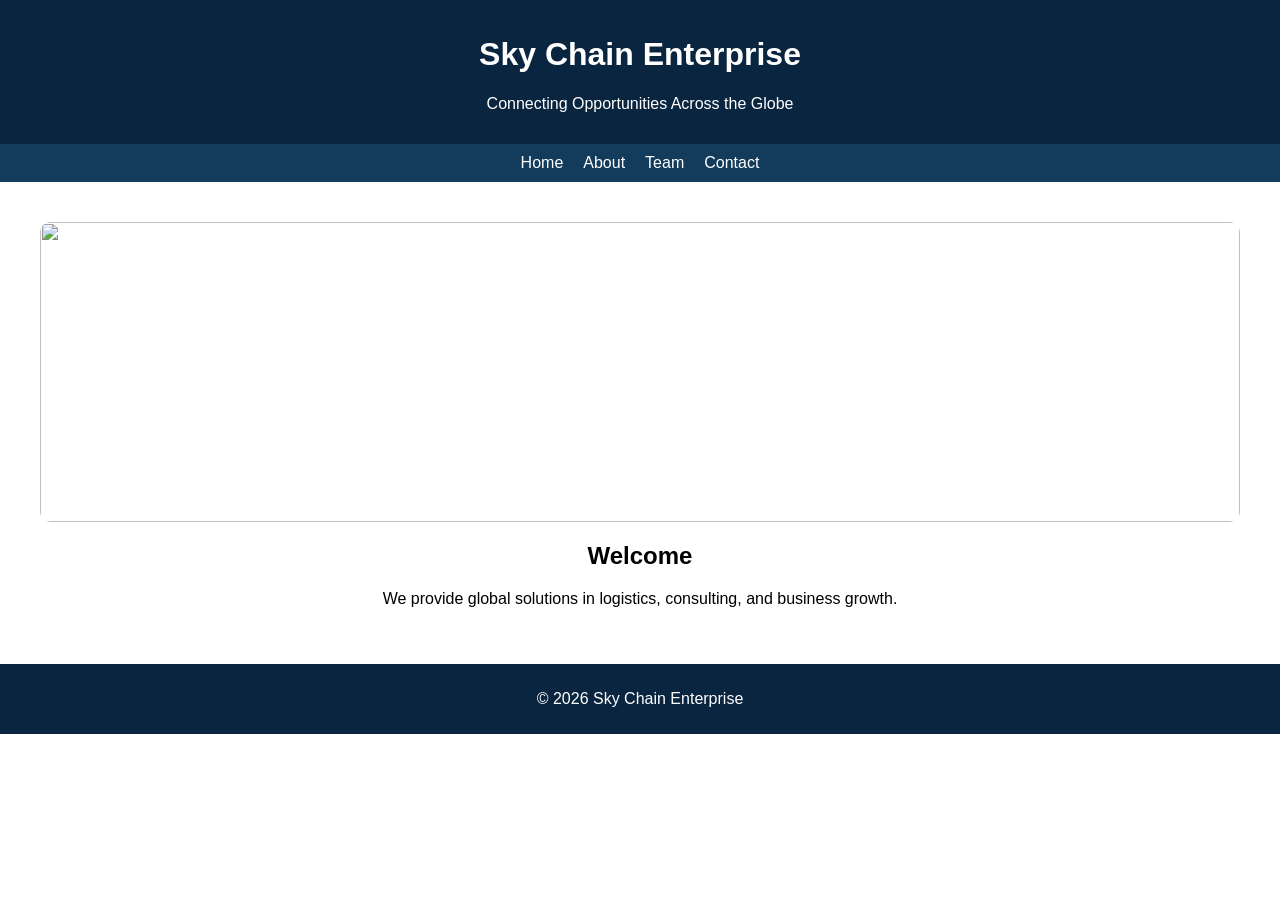
==== index.html @ be3404d7 "first" ====
<html lang="en">
<head>
  <meta charset="UTF-8">
  <meta name="viewport" content="width=device-width, initial-scale=1.0">
  <title>Sky Chain Enterprise - Home</title>
  <link rel="stylesheet" href="style.css">
</head>
<body>
<header class="fade-in">
  <h1>Sky Chain Enterprise</h1>
  <p>Connecting Opportunities Across the Globe</p>
</header>

<nav>
  <a href="index.html">Home</a>
  <a href="about.html">About</a>
  <a href="team.html">Team</a>
  <a href="contact.html">Contact</a>
</nav>

<section class="fade-in">
  <img src="https://images.unsplash.com/photo-1529070538774-1843cb3265df" class="hero">
  <h2>Welcome</h2>
  <p>We provide global solutions in logistics, consulting, and business growth.</p>
</section>

<footer>
  <p>© 2026 Sky Chain Enterprise</p>
</footer>
</body>
</html>
---- style.css ----
body { margin:0; font-family: Arial; }
header { background:#0a2540; color:white; padding:15px; text-align:center; }
nav { display:flex; justify-content:center; gap:20px; background:#133b5c; padding:10px; }
nav a { color:white; text-decoration:none; }
section { padding:40px; text-align:center; }
.hero { width:100%; max-height:300px; object-fit:cover; border-radius:10px; }
.card { background:#f4f4f4; padding:20px; margin:10px auto; border-radius:10px; width:250px; }
.card img { width:100px; border-radius:50%; }
footer { text-align:center; padding:10px; background:#0a2540; color:white; }
input, textarea { width:100%; padding:10px; margin:10px 0; }
button { padding:10px; background:#0a2540; color:white; border:none; }

/* Animations */
.fade-in { animation: fadeIn 1.5s ease-in; }
.slide-up { animation: slideUp 1s ease-out; }

@keyframes fadeIn {
  from { opacity:0; }
  to { opacity:1; }
}

@keyframes slideUp {
  from { transform:translateY(50px); opacity:0; }
  to { transform:translateY(0); opacity:1; }
}
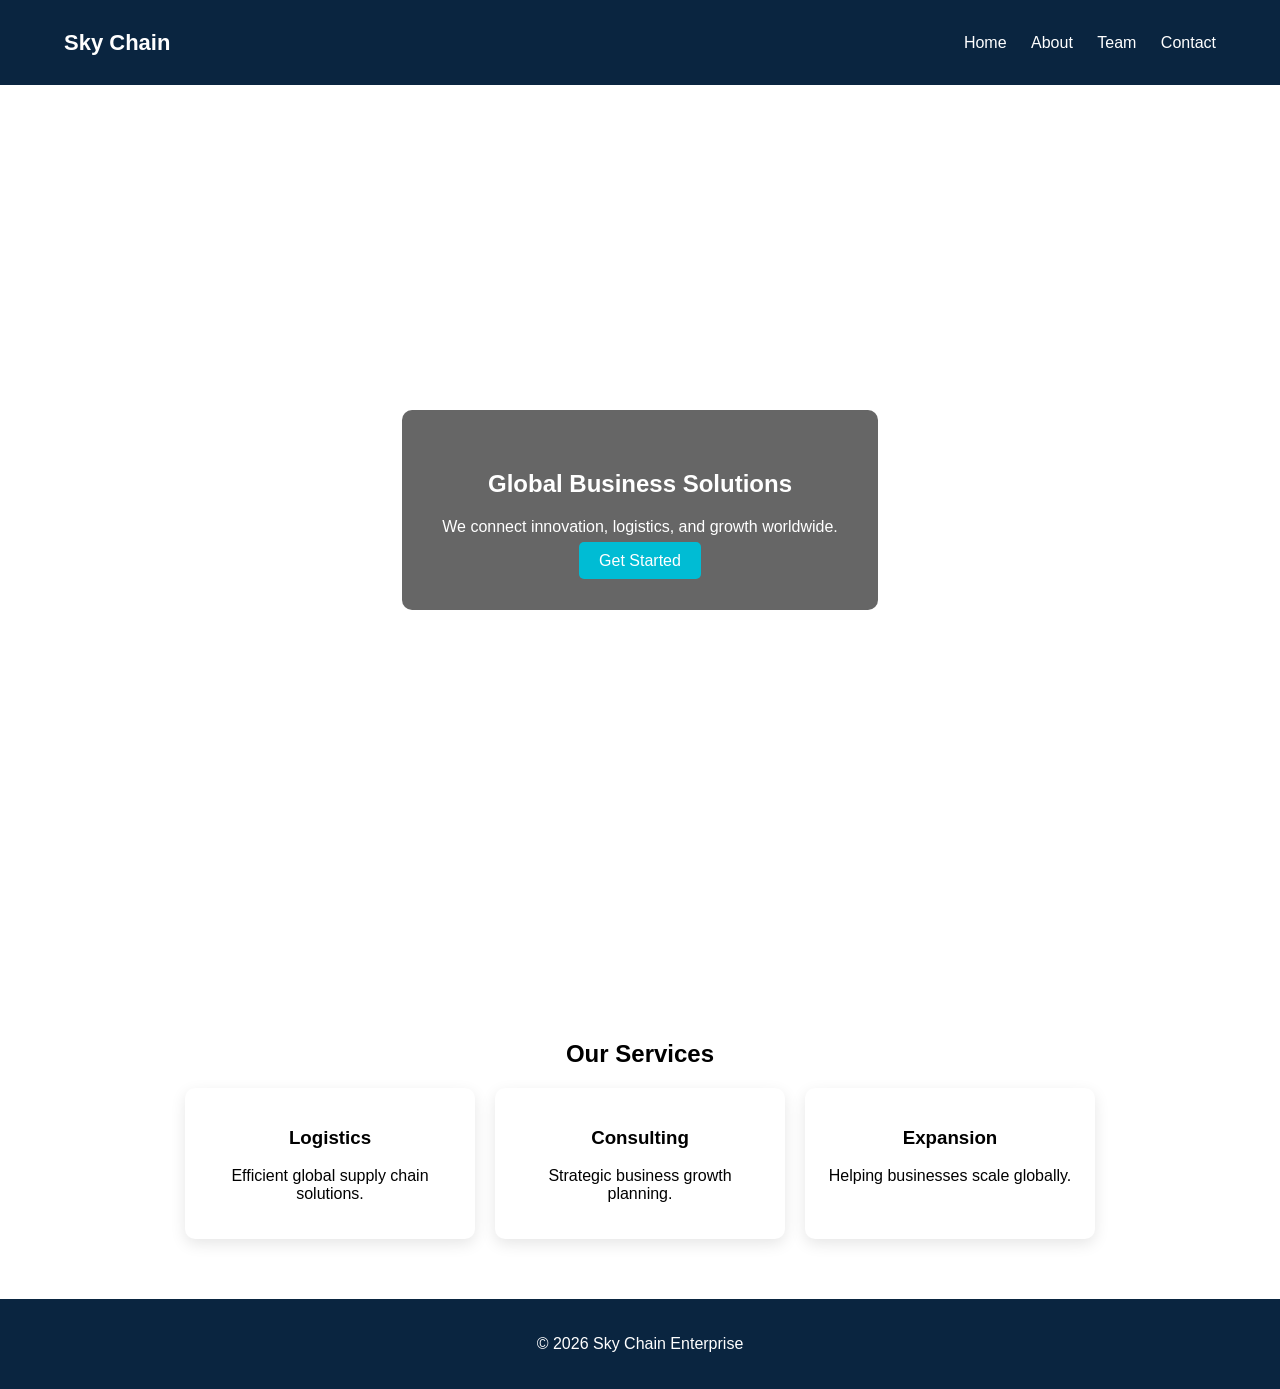
==== commit f504687b: "second" ====
--- a/index.html
+++ b/index.html
@@ -1,32 +1,56 @@
-
+<!-- ======================= index.html ======================= -->
+<!DOCTYPE html>
 <html lang="en">
 <head>
   <meta charset="UTF-8">
   <meta name="viewport" content="width=device-width, initial-scale=1.0">
-  <title>Sky Chain Enterprise - Home</title>
+  <title>Sky Chain Enterprise</title>
   <link rel="stylesheet" href="style.css">
 </head>
 <body>
-<header class="fade-in">
-  <h1>Sky Chain Enterprise</h1>
-  <p>Connecting Opportunities Across the Globe</p>
+<header class="header" id="navbar">
+  <div class="container nav-container">
+    <h1 class="logo">Sky Chain</h1>
+    <div class="menu-toggle" onclick="toggleMenu()">☰</div>
+    <nav id="nav-links">
+      <a href="index.html">Home</a>
+      <a href="about.html">About</a>
+      <a href="team.html">Team</a>
+      <a href="contact.html">Contact</a>
+    </nav>
+  </div>
 </header>
 
-<nav>
-  <a href="index.html">Home</a>
-  <a href="about.html">About</a>
-  <a href="team.html">Team</a>
-  <a href="contact.html">Contact</a>
-</nav>
+<section class="hero-section">
+  <div class="overlay">
+    <h2>Global Business Solutions</h2>
+    <p>We connect innovation, logistics, and growth worldwide.</p>
+    <a href="contact.html" class="btn">Get Started</a>
+  </div>
+</section>
 
-<section class="fade-in">
-  <img src="https://images.unsplash.com/photo-1529070538774-1843cb3265df" class="hero">
-  <h2>Welcome</h2>
-  <p>We provide global solutions in logistics, consulting, and business growth.</p>
+<section class="services container reveal">
+  <h2>Our Services</h2>
+  <div class="grid">
+    <div class="card">
+      <h3>Logistics</h3>
+      <p>Efficient global supply chain solutions.</p>
+    </div>
+    <div class="card">
+      <h3>Consulting</h3>
+      <p>Strategic business growth planning.</p>
+    </div>
+    <div class="card">
+      <h3>Expansion</h3>
+      <p>Helping businesses scale globally.</p>
+    </div>
+  </div>
 </section>
 
 <footer>
   <p>© 2026 Sky Chain Enterprise</p>
 </footer>
+<script src="script.js"></script>
 </body>
-</html>+</html>
+
--- a/style.css
+++ b/style.css
@@ -1,25 +1,34 @@
-body { margin:0; font-family: Arial; }
-header { background:#0a2540; color:white; padding:15px; text-align:center; }
-nav { display:flex; justify-content:center; gap:20px; background:#133b5c; padding:10px; }
-nav a { color:white; text-decoration:none; }
-section { padding:40px; text-align:center; }
-.hero { width:100%; max-height:300px; object-fit:cover; border-radius:10px; }
-.card { background:#f4f4f4; padding:20px; margin:10px auto; border-radius:10px; width:250px; }
-.card img { width:100px; border-radius:50%; }
-footer { text-align:center; padding:10px; background:#0a2540; color:white; }
-input, textarea { width:100%; padding:10px; margin:10px 0; }
-button { padding:10px; background:#0a2540; color:white; border:none; }
+body { margin:0; font-family:'Segoe UI',sans-serif; }
+.container { width:90%; margin:auto; }
 
-/* Animations */
-.fade-in { animation: fadeIn 1.5s ease-in; }
-.slide-up { animation: slideUp 1s ease-out; }
+.header { position:fixed; width:100%; top:0; background:#0a2540; color:white; z-index:1000; transition:0.3s; }
+.nav-container { display:flex; justify-content:space-between; align-items:center; padding:15px 0; }
+.logo { font-size:22px; }
+nav a { color:white; margin-left:20px; text-decoration:none; }
+.menu-toggle { display:none; font-size:24px; cursor:pointer; }
 
-@keyframes fadeIn {
-  from { opacity:0; }
-  to { opacity:1; }
+.hero-section {
+  background:url('https://images.unsplash.com/photo-1504384308090-c894fdcc538d') no-repeat center/cover;
+  height:100vh; display:flex; justify-content:center; align-items:center; margin-top:60px;
+}
+.overlay { background:rgba(0,0,0,0.6); color:white; padding:40px; text-align:center; border-radius:10px; }
+.btn { padding:10px 20px; background:#00bcd4; color:white; text-decoration:none; border-radius:5px; }
+
+.services { padding:60px 0; text-align:center; }
+.grid { display:flex; gap:20px; flex-wrap:wrap; justify-content:center; }
+.card { background:white; padding:20px; width:250px; border-radius:10px; box-shadow:0 5px 15px rgba(0,0,0,0.1); transition:0.3s; }
+.card:hover { transform:translateY(-10px); }
+
+footer { text-align:center; padding:20px; background:#0a2540; color:white; }
+
+/* Scroll reveal */
+.reveal { opacity:0; transform:translateY(50px); transition:1s; }
+.reveal.active { opacity:1; transform:translateY(0); }
+
+/* Mobile UI */
+@media(max-width:768px){
+  nav { display:none; flex-direction:column; background:#133b5c; position:absolute; top:60px; right:0; width:200px; }
+  nav a { margin:10px; }
+  .menu-toggle { display:block; }
 }
 
-@keyframes slideUp {
-  from { transform:translateY(50px); opacity:0; }
-  to { transform:translateY(0); opacity:1; }
-}
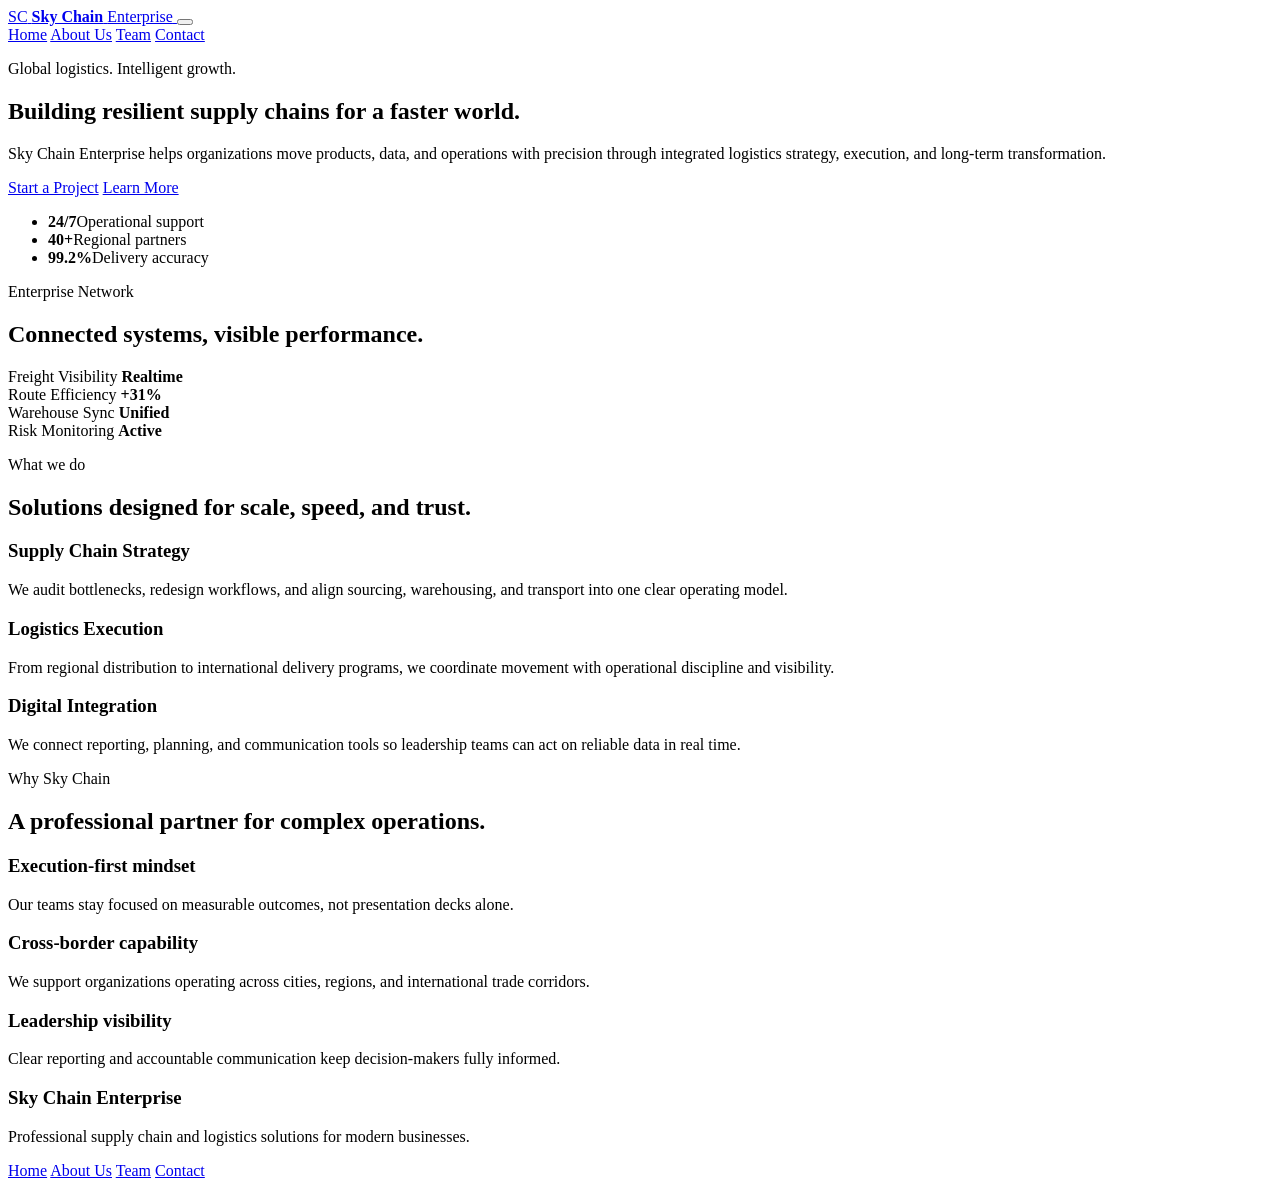
==== commit 1b1d9f36: "latest code" ====
--- a/index.html
+++ b/index.html
@@ -1,56 +1,147 @@
-<!-- ======================= index.html ======================= -->
 <!DOCTYPE html>
 <html lang="en">
 <head>
   <meta charset="UTF-8">
   <meta name="viewport" content="width=device-width, initial-scale=1.0">
-  <title>Sky Chain Enterprise</title>
-  <link rel="stylesheet" href="style.css">
+  <meta name="description" content="Sky Chain Enterprise delivers modern logistics, infrastructure, and supply chain solutions for ambitious global businesses.">
+  <title>Sky Chain Enterprise | Home</title>
+  <link rel="preconnect" href="https://fonts.googleapis.com">
+  <link rel="preconnect" href="https://fonts.gstatic.com" crossorigin>
+  <link href="https://fonts.googleapis.com/css2?family=Manrope:wght@400;500;600;700;800&family=Space+Grotesk:wght@500;700&display=swap" rel="stylesheet">
+  <link rel="stylesheet" href="styles.css">
 </head>
 <body>
-<header class="header" id="navbar">
-  <div class="container nav-container">
-    <h1 class="logo">Sky Chain</h1>
-    <div class="menu-toggle" onclick="toggleMenu()">☰</div>
-    <nav id="nav-links">
-      <a href="index.html">Home</a>
-      <a href="about.html">About</a>
-      <a href="team.html">Team</a>
-      <a href="contact.html">Contact</a>
-    </nav>
-  </div>
-</header>
+  <header class="site-header">
+    <div class="container nav-wrap">
+      <a class="brand" href="index.html">
+        <span class="brand-mark">SC</span>
+        <span class="brand-text">
+          <strong>Sky Chain</strong>
+          <span>Enterprise</span>
+        </span>
+      </a>
+      <button class="nav-toggle" aria-expanded="false" aria-controls="site-nav" aria-label="Open navigation">
+        <span></span>
+        <span></span>
+        <span></span>
+      </button>
+      <nav class="site-nav" id="site-nav">
+        <a class="active" href="index.html">Home</a>
+        <a href="about.html">About Us</a>
+        <a href="team.html">Team</a>
+        <a href="contact.html">Contact</a>
+      </nav>
+    </div>
+  </header>
 
-<section class="hero-section">
-  <div class="overlay">
-    <h2>Global Business Solutions</h2>
-    <p>We connect innovation, logistics, and growth worldwide.</p>
-    <a href="contact.html" class="btn">Get Started</a>
-  </div>
-</section>
+  <main>
+    <section class="hero">
+      <div class="container hero-grid">
+        <div class="hero-copy">
+          <p class="eyebrow">Global logistics. Intelligent growth.</p>
+          <h1>Building resilient supply chains for a faster world.</h1>
+          <p class="lead">
+            Sky Chain Enterprise helps organizations move products, data, and operations with precision through integrated logistics strategy, execution, and long-term transformation.
+          </p>
+          <div class="hero-actions">
+            <a class="button button-primary" href="contact.html">Start a Project</a>
+            <a class="button button-secondary" href="about.html">Learn More</a>
+          </div>
+          <ul class="hero-stats">
+            <li><strong>24/7</strong><span>Operational support</span></li>
+            <li><strong>40+</strong><span>Regional partners</span></li>
+            <li><strong>99.2%</strong><span>Delivery accuracy</span></li>
+          </ul>
+        </div>
+        <div class="hero-card">
+          <div class="info-panel glass">
+            <p class="panel-label">Enterprise Network</p>
+            <h2>Connected systems, visible performance.</h2>
+            <div class="metric-grid">
+              <article>
+                <span>Freight Visibility</span>
+                <strong>Realtime</strong>
+              </article>
+              <article>
+                <span>Route Efficiency</span>
+                <strong>+31%</strong>
+              </article>
+              <article>
+                <span>Warehouse Sync</span>
+                <strong>Unified</strong>
+              </article>
+              <article>
+                <span>Risk Monitoring</span>
+                <strong>Active</strong>
+              </article>
+            </div>
+          </div>
+        </div>
+      </div>
+    </section>
 
-<section class="services container reveal">
-  <h2>Our Services</h2>
-  <div class="grid">
-    <div class="card">
-      <h3>Logistics</h3>
-      <p>Efficient global supply chain solutions.</p>
+    <section class="section">
+      <div class="container">
+        <div class="section-heading">
+          <p class="eyebrow">What we do</p>
+          <h2>Solutions designed for scale, speed, and trust.</h2>
+        </div>
+        <div class="card-grid">
+          <article class="feature-card">
+            <h3>Supply Chain Strategy</h3>
+            <p>We audit bottlenecks, redesign workflows, and align sourcing, warehousing, and transport into one clear operating model.</p>
+          </article>
+          <article class="feature-card">
+            <h3>Logistics Execution</h3>
+            <p>From regional distribution to international delivery programs, we coordinate movement with operational discipline and visibility.</p>
+          </article>
+          <article class="feature-card">
+            <h3>Digital Integration</h3>
+            <p>We connect reporting, planning, and communication tools so leadership teams can act on reliable data in real time.</p>
+          </article>
+        </div>
+      </div>
+    </section>
+
+    <section class="section section-alt">
+      <div class="container split-grid">
+        <div>
+          <p class="eyebrow">Why Sky Chain</p>
+          <h2>A professional partner for complex operations.</h2>
+        </div>
+        <div class="bullet-panels">
+          <article class="bullet-panel">
+            <h3>Execution-first mindset</h3>
+            <p>Our teams stay focused on measurable outcomes, not presentation decks alone.</p>
+          </article>
+          <article class="bullet-panel">
+            <h3>Cross-border capability</h3>
+            <p>We support organizations operating across cities, regions, and international trade corridors.</p>
+          </article>
+          <article class="bullet-panel">
+            <h3>Leadership visibility</h3>
+            <p>Clear reporting and accountable communication keep decision-makers fully informed.</p>
+          </article>
+        </div>
+      </div>
+    </section>
+  </main>
+
+  <footer class="site-footer">
+    <div class="container footer-wrap">
+      <div>
+        <h3>Sky Chain Enterprise</h3>
+        <p>Professional supply chain and logistics solutions for modern businesses.</p>
+      </div>
+      <div class="footer-links">
+        <a href="index.html">Home</a>
+        <a href="about.html">About Us</a>
+        <a href="team.html">Team</a>
+        <a href="contact.html">Contact</a>
+      </div>
     </div>
-    <div class="card">
-      <h3>Consulting</h3>
-      <p>Strategic business growth planning.</p>
-    </div>
-    <div class="card">
-      <h3>Expansion</h3>
-      <p>Helping businesses scale globally.</p>
-    </div>
-  </div>
-</section>
+  </footer>
 
-<footer>
-  <p>© 2026 Sky Chain Enterprise</p>
-</footer>
-<script src="script.js"></script>
+  <script src="script.js"></script>
 </body>
 </html>
-
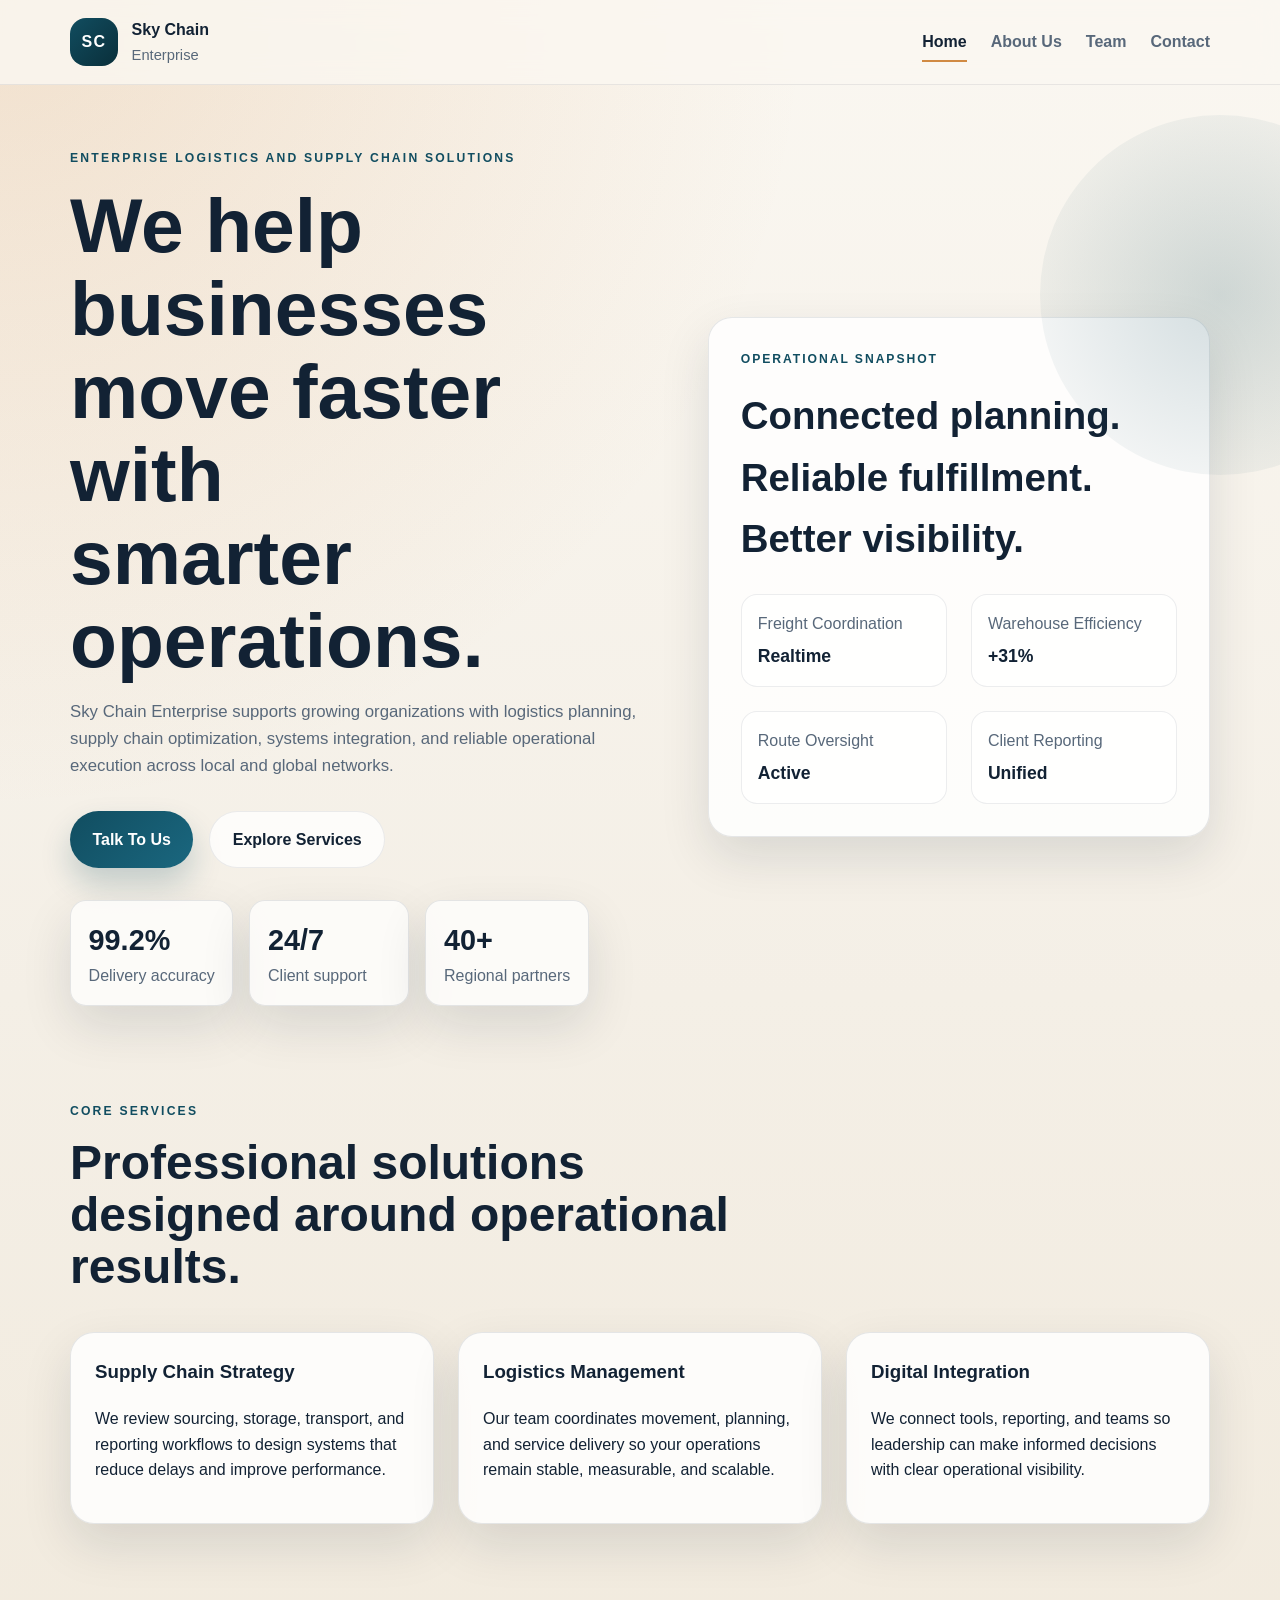
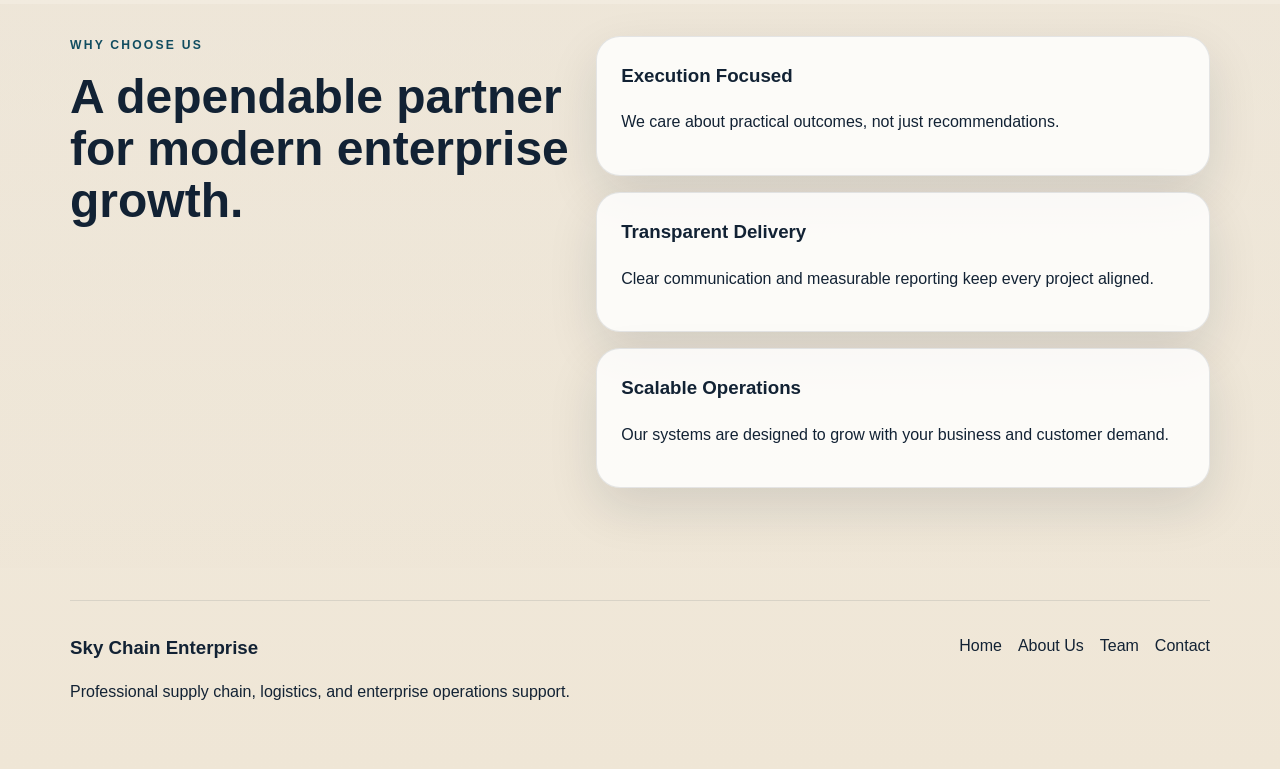
==== commit 3577d9a6: "submit form" ====
--- a/index.html
+++ b/index.html
@@ -3,7 +3,7 @@
 <head>
   <meta charset="UTF-8">
   <meta name="viewport" content="width=device-width, initial-scale=1.0">
-  <meta name="description" content="Sky Chain Enterprise delivers modern logistics, infrastructure, and supply chain solutions for ambitious global businesses.">
+  <meta name="description" content="Sky Chain Enterprise delivers modern logistics, supply chain, and operational consulting services for growing businesses.">
   <title>Sky Chain Enterprise | Home</title>
   <link rel="preconnect" href="https://fonts.googleapis.com">
   <link rel="preconnect" href="https://fonts.gstatic.com" crossorigin>
@@ -13,18 +13,20 @@
 <body>
   <header class="site-header">
     <div class="container nav-wrap">
-      <a class="brand" href="index.html">
+      <a class="brand" href="index.html" aria-label="Sky Chain Enterprise home">
         <span class="brand-mark">SC</span>
         <span class="brand-text">
           <strong>Sky Chain</strong>
           <span>Enterprise</span>
         </span>
       </a>
-      <button class="nav-toggle" aria-expanded="false" aria-controls="site-nav" aria-label="Open navigation">
+
+      <button class="nav-toggle" aria-label="Toggle navigation" aria-expanded="false" aria-controls="site-nav">
         <span></span>
         <span></span>
         <span></span>
       </button>
+
       <nav class="site-nav" id="site-nav">
         <a class="active" href="index.html">Home</a>
         <a href="about.html">About Us</a>
@@ -35,46 +37,55 @@
   </header>
 
   <main>
-    <section class="hero">
+    <section class="hero-section">
       <div class="container hero-grid">
         <div class="hero-copy">
-          <p class="eyebrow">Global logistics. Intelligent growth.</p>
-          <h1>Building resilient supply chains for a faster world.</h1>
+          <p class="eyebrow">Enterprise Logistics and Supply Chain Solutions</p>
+          <h1>We help businesses move faster with smarter operations.</h1>
           <p class="lead">
-            Sky Chain Enterprise helps organizations move products, data, and operations with precision through integrated logistics strategy, execution, and long-term transformation.
+            Sky Chain Enterprise supports growing organizations with logistics planning, supply chain optimization,
+            systems integration, and reliable operational execution across local and global networks.
           </p>
           <div class="hero-actions">
-            <a class="button button-primary" href="contact.html">Start a Project</a>
-            <a class="button button-secondary" href="about.html">Learn More</a>
+            <a class="button button-primary" href="contact.html">Talk To Us</a>
+            <a class="button button-secondary" href="about.html">Explore Services</a>
           </div>
-          <ul class="hero-stats">
-            <li><strong>24/7</strong><span>Operational support</span></li>
-            <li><strong>40+</strong><span>Regional partners</span></li>
-            <li><strong>99.2%</strong><span>Delivery accuracy</span></li>
-          </ul>
+          <div class="stats-row">
+            <article class="stat-card">
+              <strong>99.2%</strong>
+              <span>Delivery accuracy</span>
+            </article>
+            <article class="stat-card">
+              <strong>24/7</strong>
+              <span>Client support</span>
+            </article>
+            <article class="stat-card">
+              <strong>40+</strong>
+              <span>Regional partners</span>
+            </article>
+          </div>
         </div>
-        <div class="hero-card">
-          <div class="info-panel glass">
-            <p class="panel-label">Enterprise Network</p>
-            <h2>Connected systems, visible performance.</h2>
-            <div class="metric-grid">
-              <article>
-                <span>Freight Visibility</span>
-                <strong>Realtime</strong>
-              </article>
-              <article>
-                <span>Route Efficiency</span>
-                <strong>+31%</strong>
-              </article>
-              <article>
-                <span>Warehouse Sync</span>
-                <strong>Unified</strong>
-              </article>
-              <article>
-                <span>Risk Monitoring</span>
-                <strong>Active</strong>
-              </article>
-            </div>
+
+        <div class="hero-panel card">
+          <p class="panel-label">Operational Snapshot</p>
+          <h2>Connected planning. Reliable fulfillment. Better visibility.</h2>
+          <div class="metric-grid">
+            <article>
+              <span>Freight Coordination</span>
+              <strong>Realtime</strong>
+            </article>
+            <article>
+              <span>Warehouse Efficiency</span>
+              <strong>+31%</strong>
+            </article>
+            <article>
+              <span>Route Oversight</span>
+              <strong>Active</strong>
+            </article>
+            <article>
+              <span>Client Reporting</span>
+              <strong>Unified</strong>
+            </article>
           </div>
         </div>
       </div>
@@ -83,44 +94,44 @@
     <section class="section">
       <div class="container">
         <div class="section-heading">
-          <p class="eyebrow">What we do</p>
-          <h2>Solutions designed for scale, speed, and trust.</h2>
+          <p class="eyebrow">Core Services</p>
+          <h2>Professional solutions designed around operational results.</h2>
         </div>
-        <div class="card-grid">
-          <article class="feature-card">
+        <div class="three-grid">
+          <article class="card feature-card">
             <h3>Supply Chain Strategy</h3>
-            <p>We audit bottlenecks, redesign workflows, and align sourcing, warehousing, and transport into one clear operating model.</p>
+            <p>We review sourcing, storage, transport, and reporting workflows to design systems that reduce delays and improve performance.</p>
           </article>
-          <article class="feature-card">
-            <h3>Logistics Execution</h3>
-            <p>From regional distribution to international delivery programs, we coordinate movement with operational discipline and visibility.</p>
+          <article class="card feature-card">
+            <h3>Logistics Management</h3>
+            <p>Our team coordinates movement, planning, and service delivery so your operations remain stable, measurable, and scalable.</p>
           </article>
-          <article class="feature-card">
+          <article class="card feature-card">
             <h3>Digital Integration</h3>
-            <p>We connect reporting, planning, and communication tools so leadership teams can act on reliable data in real time.</p>
+            <p>We connect tools, reporting, and teams so leadership can make informed decisions with clear operational visibility.</p>
           </article>
         </div>
       </div>
     </section>
 
-    <section class="section section-alt">
-      <div class="container split-grid">
+    <section class="section section-soft">
+      <div class="container two-grid">
         <div>
-          <p class="eyebrow">Why Sky Chain</p>
-          <h2>A professional partner for complex operations.</h2>
+          <p class="eyebrow">Why Choose Us</p>
+          <h2>A dependable partner for modern enterprise growth.</h2>
         </div>
-        <div class="bullet-panels">
-          <article class="bullet-panel">
-            <h3>Execution-first mindset</h3>
-            <p>Our teams stay focused on measurable outcomes, not presentation decks alone.</p>
+        <div class="stack-grid">
+          <article class="card mini-card">
+            <h3>Execution Focused</h3>
+            <p>We care about practical outcomes, not just recommendations.</p>
           </article>
-          <article class="bullet-panel">
-            <h3>Cross-border capability</h3>
-            <p>We support organizations operating across cities, regions, and international trade corridors.</p>
+          <article class="card mini-card">
+            <h3>Transparent Delivery</h3>
+            <p>Clear communication and measurable reporting keep every project aligned.</p>
           </article>
-          <article class="bullet-panel">
-            <h3>Leadership visibility</h3>
-            <p>Clear reporting and accountable communication keep decision-makers fully informed.</p>
+          <article class="card mini-card">
+            <h3>Scalable Operations</h3>
+            <p>Our systems are designed to grow with your business and customer demand.</p>
           </article>
         </div>
       </div>
@@ -131,17 +142,17 @@
     <div class="container footer-wrap">
       <div>
         <h3>Sky Chain Enterprise</h3>
-        <p>Professional supply chain and logistics solutions for modern businesses.</p>
+        <p>Professional supply chain, logistics, and enterprise operations support.</p>
       </div>
-      <div class="footer-links">
+      <nav class="footer-nav">
         <a href="index.html">Home</a>
         <a href="about.html">About Us</a>
         <a href="team.html">Team</a>
         <a href="contact.html">Contact</a>
-      </div>
+      </nav>
     </div>
   </footer>
 
   <script src="script.js"></script>
 </body>
-</html>
+</html>
--- a/styles.css
+++ b/styles.css
@@ -0,0 +1,541 @@
+:root {
+  --bg: #f4efe6;
+  --bg-soft: #e8dfcf;
+  --surface: rgba(255, 255, 255, 0.82);
+  --surface-strong: #fffdf9;
+  --text: #122234;
+  --muted: #58687a;
+  --primary: #114d60;
+  --primary-deep: #0a2f3a;
+  --accent: #d18a43;
+  --border: rgba(18, 34, 52, 0.1);
+  --shadow: 0 20px 50px rgba(15, 34, 52, 0.12);
+  --radius: 24px;
+  --radius-small: 16px;
+  --container: 1140px;
+}
+
+* {
+  box-sizing: border-box;
+}
+
+html {
+  scroll-behavior: smooth;
+}
+
+body {
+  margin: 0;
+  font-family: "Manrope", sans-serif;
+  color: var(--text);
+  background:
+    radial-gradient(circle at top left, rgba(209, 138, 67, 0.2), transparent 30%),
+    linear-gradient(180deg, #faf7f1 0%, var(--bg) 42%, #efe6d6 100%);
+  line-height: 1.6;
+}
+
+a {
+  color: inherit;
+  text-decoration: none;
+}
+
+button,
+input,
+textarea {
+  font: inherit;
+}
+
+.container {
+  width: min(calc(100% - 2rem), var(--container));
+  margin: 0 auto;
+}
+
+.narrow {
+  max-width: 760px;
+}
+
+.site-header {
+  position: sticky;
+  top: 0;
+  z-index: 50;
+  backdrop-filter: blur(14px);
+  background: rgba(250, 247, 241, 0.82);
+  border-bottom: 1px solid rgba(18, 34, 52, 0.08);
+}
+
+.nav-wrap {
+  min-height: 84px;
+  display: flex;
+  align-items: center;
+  justify-content: space-between;
+  gap: 1rem;
+  position: relative;
+}
+
+.brand {
+  display: flex;
+  align-items: center;
+  gap: 0.85rem;
+}
+
+.brand-mark {
+  width: 48px;
+  height: 48px;
+  border-radius: 16px;
+  display: grid;
+  place-items: center;
+  color: #fff;
+  font-family: "Space Grotesk", sans-serif;
+  font-weight: 700;
+  letter-spacing: 0.08em;
+  background: linear-gradient(135deg, var(--primary), var(--primary-deep));
+}
+
+.brand-text {
+  display: grid;
+  gap: 0.1rem;
+  color: var(--muted);
+  font-size: 0.92rem;
+}
+
+.brand-text strong {
+  color: var(--text);
+  font-family: "Space Grotesk", sans-serif;
+  font-size: 1rem;
+}
+
+.site-nav {
+  display: flex;
+  align-items: center;
+  gap: 1.5rem;
+}
+
+.site-nav a {
+  font-weight: 700;
+  color: var(--muted);
+  position: relative;
+}
+
+.site-nav a:hover,
+.site-nav a.active {
+  color: var(--text);
+}
+
+.site-nav a:hover::after,
+.site-nav a.active::after {
+  content: "";
+  position: absolute;
+  left: 0;
+  bottom: -0.45rem;
+  width: 100%;
+  height: 2px;
+  background: var(--accent);
+}
+
+.nav-toggle {
+  display: none;
+  border: 0;
+  background: transparent;
+  padding: 0;
+  cursor: pointer;
+  flex-direction: column;
+  gap: 5px;
+}
+
+.nav-toggle span {
+  width: 28px;
+  height: 3px;
+  border-radius: 999px;
+  background: var(--text);
+  display: block;
+}
+
+.hero-section,
+.page-hero {
+  position: relative;
+  overflow: hidden;
+}
+
+.hero-section::after,
+.page-hero::after {
+  content: "";
+  position: absolute;
+  right: -120px;
+  top: 30px;
+  width: 360px;
+  height: 360px;
+  border-radius: 50%;
+  background: radial-gradient(circle, rgba(17, 77, 96, 0.18), rgba(17, 77, 96, 0));
+}
+
+.hero-grid,
+.three-grid,
+.two-grid,
+.contact-grid,
+.metric-grid,
+.team-grid,
+.form-grid {
+  display: grid;
+  gap: 1.5rem;
+}
+
+.hero-grid {
+  grid-template-columns: 1.1fr 0.9fr;
+  align-items: center;
+  min-height: calc(100vh - 84px);
+  padding: 4rem 0;
+}
+
+.page-hero {
+  padding: 5rem 0 2rem;
+}
+
+.eyebrow {
+  margin: 0 0 1rem;
+  font-size: 0.76rem;
+  font-weight: 800;
+  letter-spacing: 0.18em;
+  text-transform: uppercase;
+  color: var(--primary);
+}
+
+h1,
+h2,
+h3 {
+  margin-top: 0;
+}
+
+.hero-copy h1,
+.page-hero h1,
+.section-heading h2,
+.two-grid h2 {
+  font-family: "Space Grotesk", sans-serif;
+  line-height: 1.08;
+}
+
+.hero-copy h1 {
+  font-size: clamp(2.7rem, 6vw, 5.5rem);
+  margin-bottom: 1rem;
+  max-width: 10.5ch;
+}
+
+.page-hero h1 {
+  font-size: clamp(2.2rem, 5vw, 4rem);
+  margin-bottom: 1rem;
+}
+
+.lead {
+  color: var(--muted);
+  font-size: 1.05rem;
+  max-width: 62ch;
+}
+
+.hero-actions {
+  display: flex;
+  flex-wrap: wrap;
+  gap: 1rem;
+  margin: 2rem 0;
+}
+
+.button {
+  min-height: 52px;
+  padding: 0.9rem 1.4rem;
+  border-radius: 999px;
+  display: inline-flex;
+  align-items: center;
+  justify-content: center;
+  font-weight: 800;
+  transition: transform 0.2s ease, box-shadow 0.2s ease;
+}
+
+.button:hover {
+  transform: translateY(-2px);
+}
+
+.button-primary {
+  background: linear-gradient(135deg, var(--primary), #1a677f);
+  color: #fff;
+  box-shadow: 0 16px 30px rgba(17, 77, 96, 0.22);
+}
+
+.button-secondary {
+  background: rgba(255, 255, 255, 0.76);
+  color: var(--text);
+  border: 1px solid rgba(18, 34, 52, 0.08);
+}
+
+.card {
+  background: var(--surface);
+  border: 1px solid var(--border);
+  box-shadow: var(--shadow);
+  border-radius: var(--radius);
+}
+
+.hero-panel {
+  padding: 2rem;
+}
+
+.panel-label {
+  margin: 0 0 1rem;
+  font-size: 0.76rem;
+  font-weight: 800;
+  letter-spacing: 0.16em;
+  text-transform: uppercase;
+  color: var(--primary);
+}
+
+.hero-panel h2 {
+  font-family: "Space Grotesk", sans-serif;
+  font-size: clamp(1.7rem, 3vw, 2.5rem);
+  margin-bottom: 1.5rem;
+}
+
+.metric-grid {
+  grid-template-columns: repeat(2, minmax(0, 1fr));
+}
+
+.metric-grid article {
+  padding: 1rem;
+  border-radius: var(--radius-small);
+  background: rgba(255, 255, 255, 0.72);
+  border: 1px solid rgba(18, 34, 52, 0.08);
+}
+
+.metric-grid span {
+  display: block;
+  color: var(--muted);
+  margin-bottom: 0.35rem;
+}
+
+.metric-grid strong {
+  font-family: "Space Grotesk", sans-serif;
+  font-size: 1.1rem;
+}
+
+.stats-row {
+  display: flex;
+  flex-wrap: wrap;
+  gap: 1rem;
+}
+
+.stat-card {
+  min-width: 160px;
+  padding: 1rem 1.1rem;
+  border-radius: var(--radius-small);
+  border: 1px solid var(--border);
+  background: rgba(255, 255, 255, 0.72);
+  box-shadow: var(--shadow);
+}
+
+.stat-card strong {
+  display: block;
+  font-family: "Space Grotesk", sans-serif;
+  font-size: 1.8rem;
+}
+
+.stat-card span,
+.role,
+.form-note,
+.form-status {
+  color: var(--muted);
+}
+
+.section {
+  padding: 2rem 0 5rem;
+}
+
+.section-soft {
+  background: linear-gradient(180deg, rgba(232, 223, 207, 0.42), rgba(232, 223, 207, 0.14));
+}
+
+.section-heading {
+  max-width: 720px;
+  margin-bottom: 2rem;
+}
+
+.section-heading h2,
+.two-grid h2 {
+  font-size: clamp(2rem, 4vw, 3rem);
+}
+
+.three-grid {
+  grid-template-columns: repeat(3, minmax(0, 1fr));
+}
+
+.two-grid {
+  grid-template-columns: 0.9fr 1.1fr;
+  align-items: start;
+}
+
+.stack-grid {
+  display: grid;
+  gap: 1rem;
+}
+
+.feature-card,
+.mini-card,
+.team-card,
+.contact-info,
+.contact-form {
+  padding: 1.5rem;
+}
+
+.feature-card h3,
+.mini-card h3,
+.team-card h3,
+.contact-info h2 {
+  font-family: "Space Grotesk", sans-serif;
+}
+
+.team-grid {
+  grid-template-columns: repeat(4, minmax(0, 1fr));
+}
+
+.avatar {
+  width: 64px;
+  height: 64px;
+  margin-bottom: 1rem;
+  border-radius: 18px;
+  display: grid;
+  place-items: center;
+  color: #fff;
+  background: linear-gradient(135deg, var(--primary), var(--accent));
+  font-family: "Space Grotesk", sans-serif;
+  font-weight: 700;
+}
+
+.contact-grid {
+  grid-template-columns: 0.9fr 1.1fr;
+  align-items: start;
+}
+
+.contact-list p {
+  margin: 0 0 0.8rem;
+}
+
+.form-grid {
+  grid-template-columns: repeat(2, minmax(0, 1fr));
+}
+
+.contact-form label {
+  display: block;
+  margin-bottom: 1rem;
+  font-weight: 700;
+}
+
+.contact-form input,
+.contact-form textarea {
+  width: 100%;
+  margin-top: 0.45rem;
+  border: 1px solid rgba(18, 34, 52, 0.12);
+  border-radius: 14px;
+  background: #fff;
+  padding: 0.95rem 1rem;
+  color: var(--text);
+}
+
+.contact-form input:focus,
+.contact-form textarea:focus {
+  outline: 2px solid rgba(17, 77, 96, 0.18);
+  border-color: var(--primary);
+}
+
+.form-note {
+  margin: 1rem 0 0.35rem;
+  font-size: 0.95rem;
+}
+
+.form-status {
+  min-height: 1.5rem;
+  margin: 0;
+  font-weight: 600;
+}
+
+.site-footer {
+  padding: 2rem 0 3rem;
+}
+
+.footer-wrap {
+  padding-top: 2rem;
+  border-top: 1px solid rgba(18, 34, 52, 0.1);
+  display: flex;
+  justify-content: space-between;
+  gap: 1rem;
+}
+
+.footer-wrap h3 {
+  font-family: "Space Grotesk", sans-serif;
+  margin-bottom: 0.5rem;
+}
+
+.footer-nav {
+  display: flex;
+  flex-wrap: wrap;
+  gap: 1rem;
+  align-content: flex-start;
+}
+
+[data-reveal] {
+  opacity: 0;
+  transform: translateY(18px);
+  transition: opacity 0.7s ease, transform 0.7s ease;
+}
+
+[data-reveal].revealed {
+  opacity: 1;
+  transform: translateY(0);
+}
+
+@media (max-width: 980px) {
+  .hero-grid,
+  .three-grid,
+  .two-grid,
+  .team-grid,
+  .contact-grid,
+  .form-grid {
+    grid-template-columns: 1fr;
+  }
+
+  .hero-grid {
+    min-height: auto;
+    padding: 3rem 0 4rem;
+  }
+}
+
+@media (max-width: 760px) {
+  .nav-toggle {
+    display: flex;
+  }
+
+  .site-nav {
+    position: absolute;
+    top: calc(100% + 0.5rem);
+    left: 0;
+    right: 0;
+    display: none;
+    flex-direction: column;
+    align-items: flex-start;
+    gap: 1rem;
+    padding: 1.2rem;
+    background: rgba(255, 253, 249, 0.98);
+    border: 1px solid var(--border);
+    border-radius: var(--radius-small);
+    box-shadow: var(--shadow);
+  }
+
+  .site-nav.open {
+    display: flex;
+  }
+
+  .site-nav a:hover::after,
+  .site-nav a.active::after {
+    bottom: -0.2rem;
+  }
+
+  .hero-copy h1 {
+    font-size: clamp(2.4rem, 12vw, 3.9rem);
+  }
+
+  .footer-wrap {
+    flex-direction: column;
+  }
+}
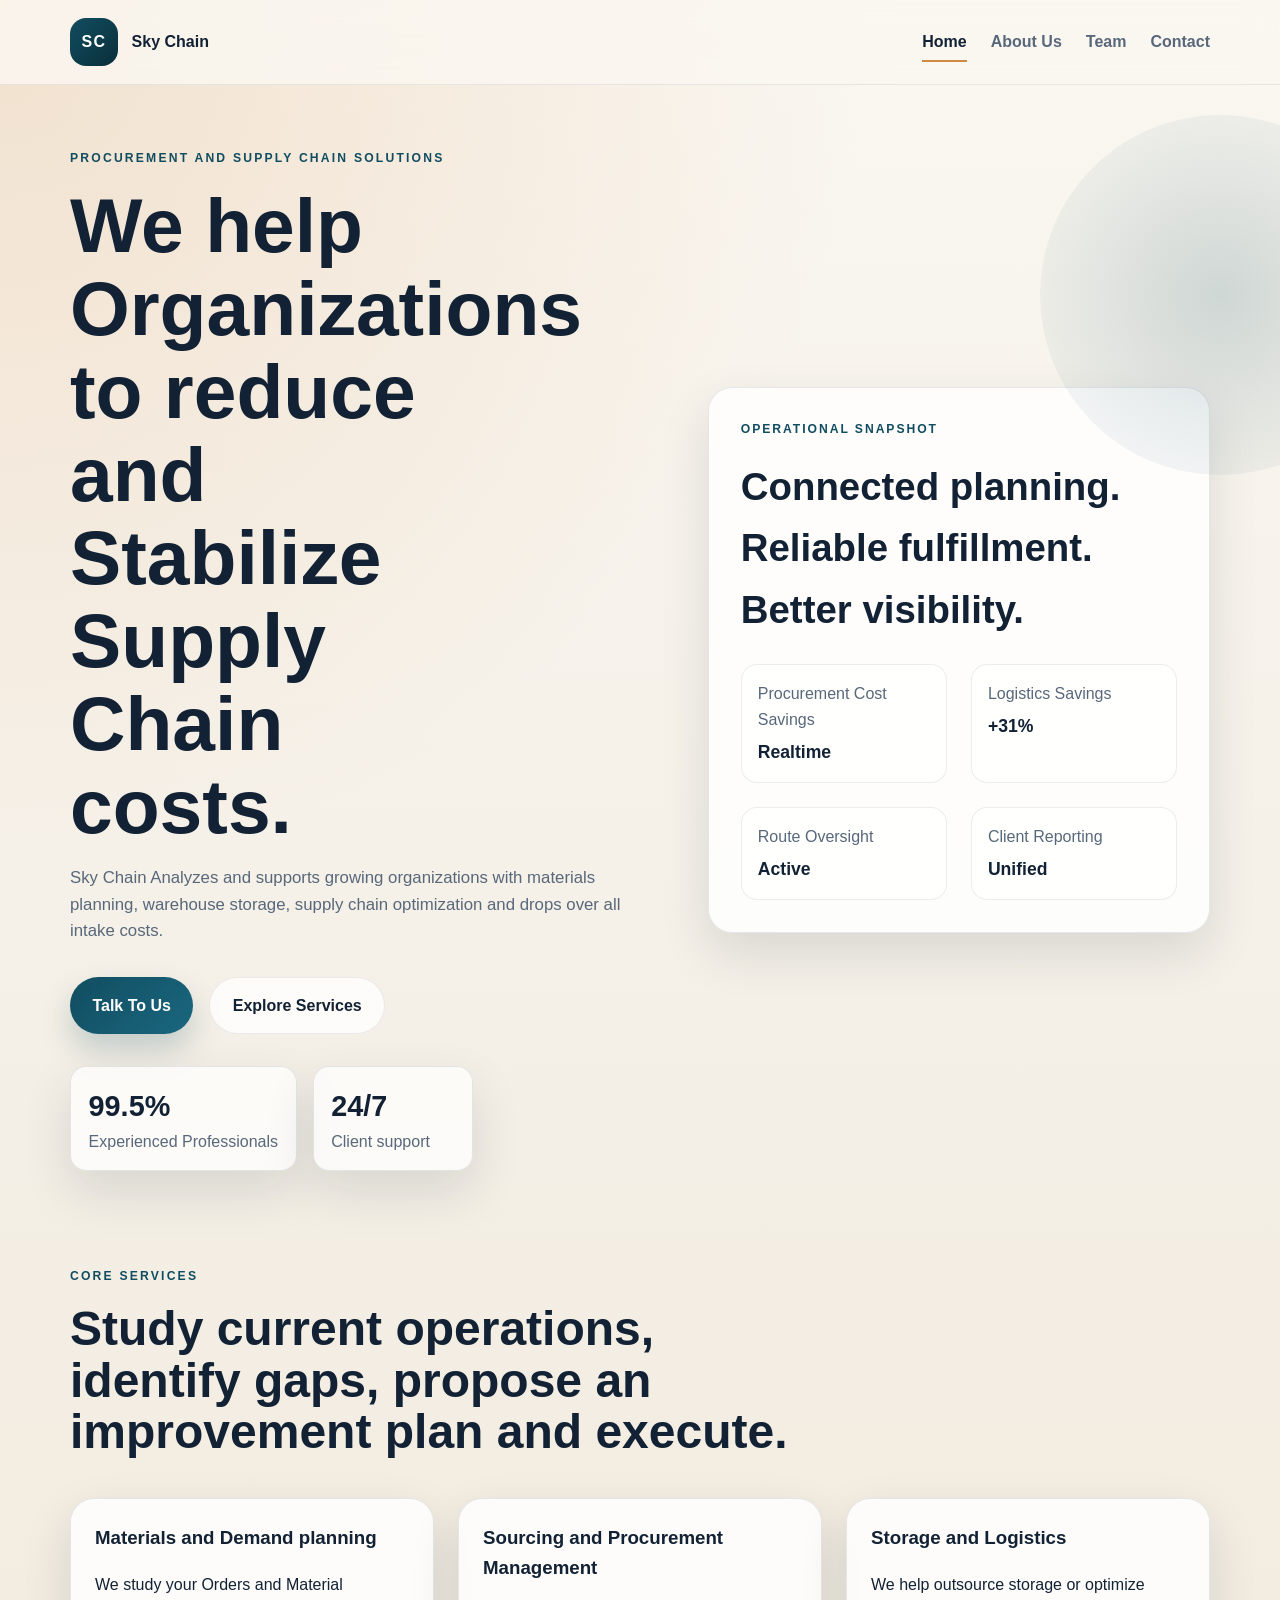
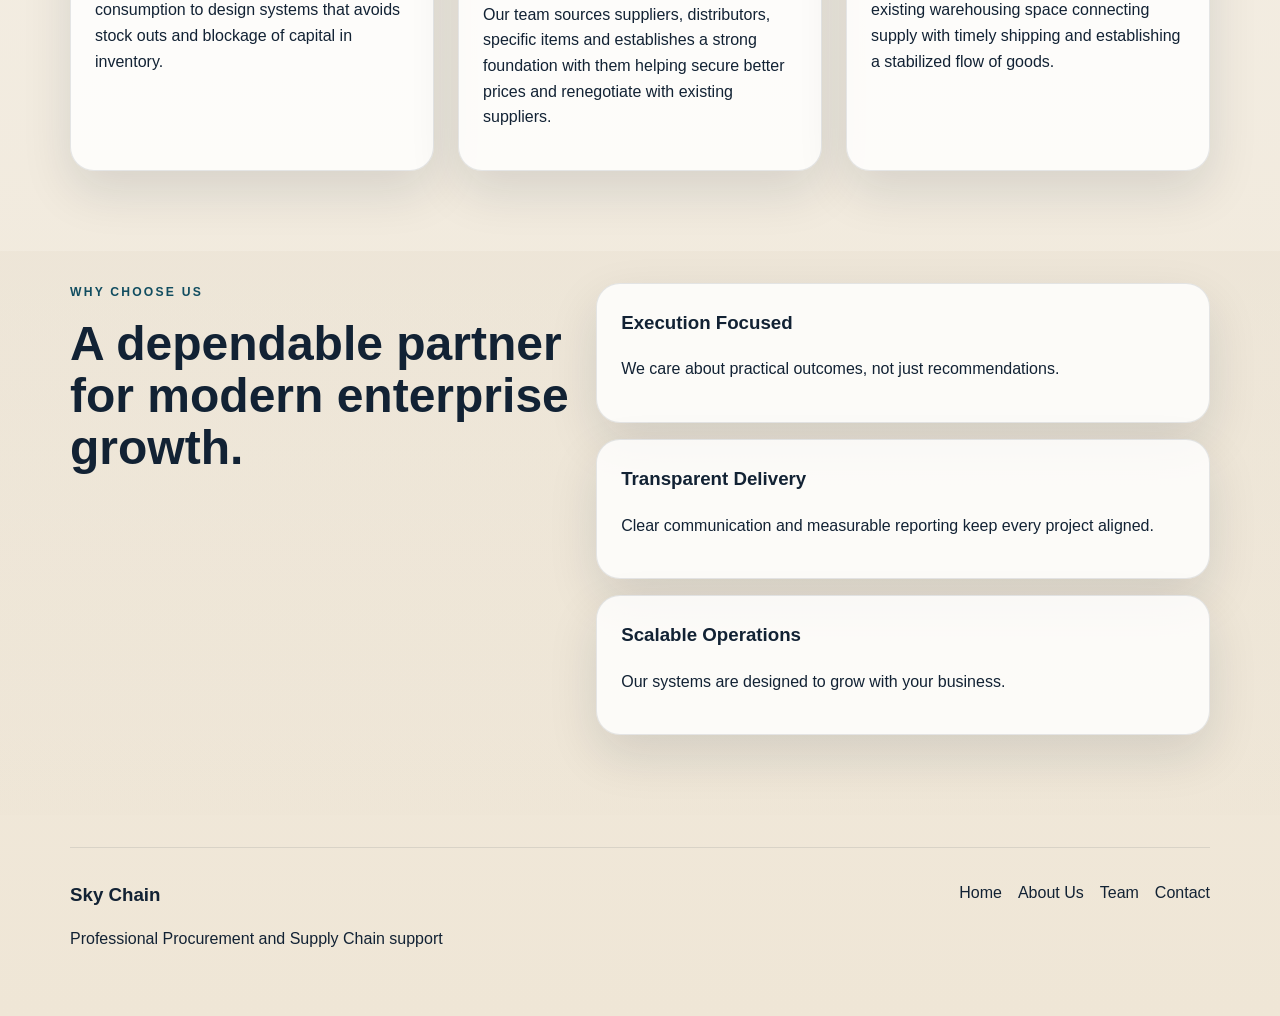
==== commit 2fe8112e: "nainil commit" ====
--- a/index.html
+++ b/index.html
@@ -17,7 +17,6 @@
         <span class="brand-mark">SC</span>
         <span class="brand-text">
           <strong>Sky Chain</strong>
-          <span>Enterprise</span>
         </span>
       </a>
 
@@ -40,11 +39,11 @@
     <section class="hero-section">
       <div class="container hero-grid">
         <div class="hero-copy">
-          <p class="eyebrow">Enterprise Logistics and Supply Chain Solutions</p>
-          <h1>We help businesses move faster with smarter operations.</h1>
+          <p class="eyebrow">Procurement and Supply Chain Solutions</p>
+          <h1>We help Organizations to reduce and Stabilize Supply Chain costs.</h1>
           <p class="lead">
-            Sky Chain Enterprise supports growing organizations with logistics planning, supply chain optimization,
-            systems integration, and reliable operational execution across local and global networks.
+          Sky Chain Analyzes and supports growing organizations with materials planning,
+warehouse storage, supply chain optimization and drops over all intake costs.  
           </p>
           <div class="hero-actions">
             <a class="button button-primary" href="contact.html">Talk To Us</a>
@@ -52,17 +51,14 @@
           </div>
           <div class="stats-row">
             <article class="stat-card">
-              <strong>99.2%</strong>
-              <span>Delivery accuracy</span>
+              <strong>99.5%</strong>
+              <span>Experienced Professionals</span>
             </article>
             <article class="stat-card">
               <strong>24/7</strong>
               <span>Client support</span>
             </article>
-            <article class="stat-card">
-              <strong>40+</strong>
-              <span>Regional partners</span>
-            </article>
+           
           </div>
         </div>
 
@@ -71,11 +67,11 @@
           <h2>Connected planning. Reliable fulfillment. Better visibility.</h2>
           <div class="metric-grid">
             <article>
-              <span>Freight Coordination</span>
+              <span>Procurement Cost Savings</span>
               <strong>Realtime</strong>
             </article>
             <article>
-              <span>Warehouse Efficiency</span>
+              <span>Logistics Savings</span>
               <strong>+31%</strong>
             </article>
             <article>
@@ -95,20 +91,25 @@
       <div class="container">
         <div class="section-heading">
           <p class="eyebrow">Core Services</p>
-          <h2>Professional solutions designed around operational results.</h2>
+          <h2>Study current operations, identify gaps, propose an improvement plan and execute.</h2>
         </div>
         <div class="three-grid">
           <article class="card feature-card">
-            <h3>Supply Chain Strategy</h3>
-            <p>We review sourcing, storage, transport, and reporting workflows to design systems that reduce delays and improve performance.</p>
+            <h3>Materials and Demand planning</h3>
+            <p>We study your Orders and Material consumption to design systems that avoids stock outs and
+blockage of capital in inventory.</p>
           </article>
           <article class="card feature-card">
-            <h3>Logistics Management</h3>
-            <p>Our team coordinates movement, planning, and service delivery so your operations remain stable, measurable, and scalable.</p>
+            <h3>Sourcing and Procurement Management</h3>
+            <p>Our team sources suppliers, distributors, specific items and establishes a strong foundation with
+them helping secure better prices and renegotiate with existing suppliers.</p> 
           </article>
           <article class="card feature-card">
-            <h3>Digital Integration</h3>
-            <p>We connect tools, reporting, and teams so leadership can make informed decisions with clear operational visibility.</p>
+            <h3>Storage and Logistics</h3>
+            <p>
+              We help outsource storage or optimize existing warehousing space connecting supply with
+timely shipping and establishing a stabilized flow of goods.
+            </p>
           </article>
         </div>
       </div>
@@ -131,7 +132,7 @@
           </article>
           <article class="card mini-card">
             <h3>Scalable Operations</h3>
-            <p>Our systems are designed to grow with your business and customer demand.</p>
+            <p>Our systems are designed to grow with your business.</p>
           </article>
         </div>
       </div>
@@ -141,8 +142,8 @@
   <footer class="site-footer">
     <div class="container footer-wrap">
       <div>
-        <h3>Sky Chain Enterprise</h3>
-        <p>Professional supply chain, logistics, and enterprise operations support.</p>
+        <h3>Sky Chain</h3>
+        <p>Professional Procurement and Supply Chain support</p>
       </div>
       <nav class="footer-nav">
         <a href="index.html">Home</a>
